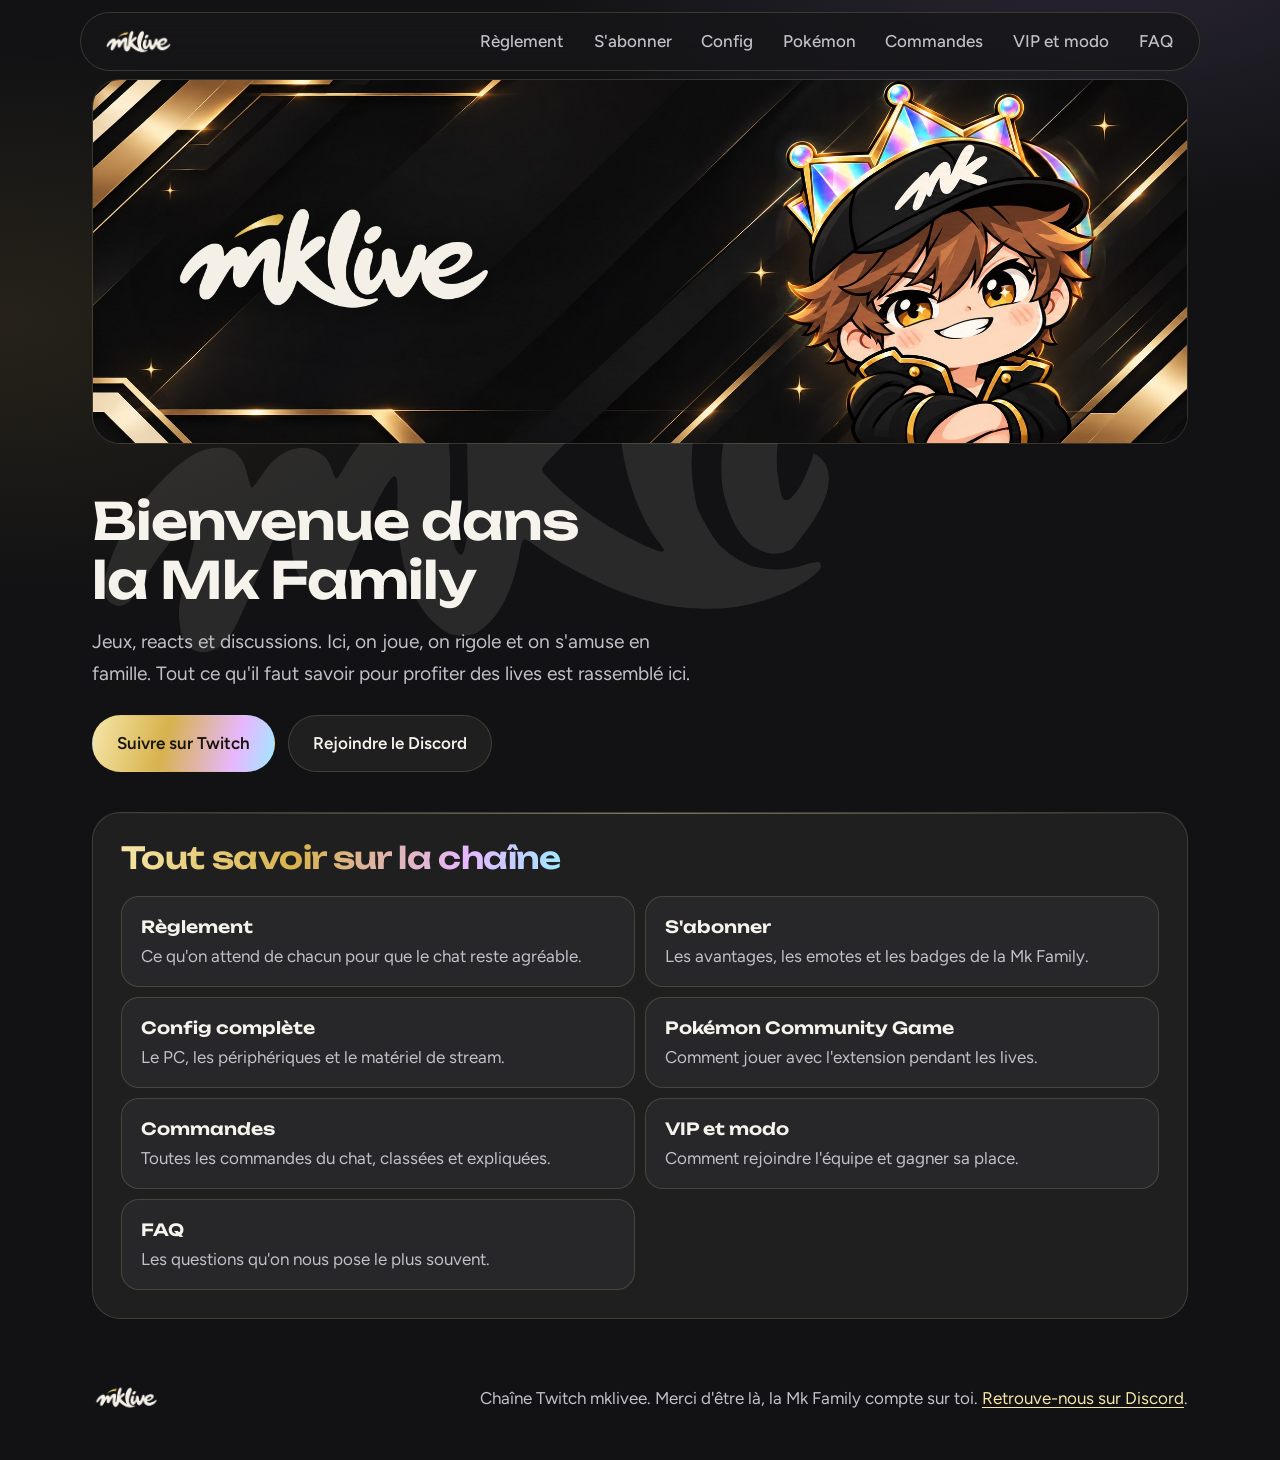
==== index.html @ 894f1cfd "Site MkLive : accueil, règlement, abonnement, config, Pokémon, commandes, VIP et modo, FAQ Style Hol" ====
<!doctype html>
<html lang="fr">
<head>
  <meta charset="utf-8">
  <meta name="viewport" content="width=device-width, initial-scale=1">
  <title>MkLive — Jeux, reacts et discussions</title>
  <meta name="description" content="Tout savoir sur la chaîne Twitch MkLive : règlement, abonnement, config, commandes et FAQ de la Mk Family.">
  <meta name="theme-color" content="#121214">
  <link rel="preload" href="assets/fonts/unbounded-latin-wght.woff2" as="font" type="font/woff2" crossorigin>
  <link rel="preload" href="assets/fonts/figtree-latin-wght.woff2" as="font" type="font/woff2" crossorigin>
  <link rel="stylesheet" href="assets/css/style.css">
  <script src="assets/js/site.js" defer></script>
</head>
<body>
  <a class="lien-evitement" href="#contenu">Aller au contenu</a>

  <div class="filigrane" aria-hidden="true">
    <object id="filigrane-svg" data="assets/img/logo/logo-anime.svg" type="image/svg+xml"><img src="assets/img/logo/logo-mklive-transparent.png" alt=""></object>
  </div>

  <header class="entete">
    <div class="entete__contenu">
      <a class="marque" href="./" aria-label="MkLive, accueil"><img src="assets/img/logo/logo-mklive-transparent.png" alt="MkLive"></a>
      <nav aria-label="Pages du site">
        <ul class="menu">
          <li><a href="regles/">Règlement</a></li>
          <li><a href="abonner/">S'abonner</a></li>
          <li><a href="setup/">Config</a></li>
          <li><a href="pokemon/">Pokémon</a></li>
          <li><a href="commandes/">Commandes</a></li>
          <li><a href="vip-modo/">VIP et modo</a></li>
          <li><a href="faq/">FAQ</a></li>
        </ul>
      </nav>
    </div>
  </header>

  <div class="banniere">
    <img class="banniere__fond" src="assets/img/logo/banniere-v2.jpg" alt="" width="2172" height="724">
    <img class="banniere__logo" src="assets/img/logo/logo-mklive-transparent.png" alt="MkLive, jeux, reacts et discussions" width="2400" height="1000">
  </div>

  <main id="contenu" class="page">
    <section class="tete-page">
      <div>
        <h1>Bienvenue dans la Mk Family</h1>
        <p class="chapeau">Jeux, reacts et discussions. Ici, on joue, on rigole et on s'amuse en famille. Tout ce qu'il faut savoir pour profiter des lives est rassemblé ici.</p>
        <div class="actions">
          <a class="bouton bouton--plein" href="https://twitch.tv/mklivee">Suivre sur Twitch</a>
          <a class="bouton" href="https://discord.gg/mRp8CDYbB3">Rejoindre le Discord</a>
        </div>
      </div>
    </section>

    <div class="grille">
      <section class="bloc bloc--large" aria-labelledby="t-pages">
        <h2 id="t-pages">Tout savoir sur la chaîne</h2>
        <ul class="sommaire">
          <li><a href="regles/"><strong>Règlement</strong><span>Ce qu'on attend de chacun pour que le chat reste agréable.</span></a></li>
          <li><a href="abonner/"><strong>S'abonner</strong><span>Les avantages, les emotes et les badges de la Mk Family.</span></a></li>
          <li><a href="setup/"><strong>Config complète</strong><span>Le PC, les périphériques et le matériel de stream.</span></a></li>
          <li><a href="pokemon/"><strong>Pokémon Community Game</strong><span>Comment jouer avec l'extension pendant les lives.</span></a></li>
          <li><a href="commandes/"><strong>Commandes</strong><span>Toutes les commandes du chat, classées et expliquées.</span></a></li>
          <li><a href="vip-modo/"><strong>VIP et modo</strong><span>Comment rejoindre l'équipe et gagner sa place.</span></a></li>
          <li><a href="faq/"><strong>FAQ</strong><span>Les questions qu'on nous pose le plus souvent.</span></a></li>
        </ul>
      </section>
    </div>
  </main>

  <footer class="pied">
    <div class="pied__contenu">
      <img src="assets/img/logo/logo-mklive-transparent.png" alt="MkLive">
      <p>Chaîne Twitch mklivee. Merci d'être là, la Mk Family compte sur toi. <a href="https://discord.gg/mRp8CDYbB3">Retrouve-nous sur Discord</a>.</p>
    </div>
  </footer>
</body>
</html>
---- assets/css/style.css ----
/* MkLive — feuille de style du site (style « Holo doré »)
   Sombre, verre, reflets holographiques et l'or du logo. Polices hébergées dans le dépôt (licence SIL OFL). */

@font-face {
  font-family: "Unbounded";
  src: url("../fonts/unbounded-latin-wght.woff2") format("woff2");
  font-weight: 500 700; font-style: normal; font-display: swap;
}
@font-face {
  font-family: "Figtree";
  src: url("../fonts/figtree-latin-wght.woff2") format("woff2");
  font-weight: 400 700; font-style: normal; font-display: swap;
}

:root {
  --fond: #121214;
  --verre: rgba(255, 255, 255, 0.055);
  --verre-fort: rgba(255, 255, 255, 0.09);
  --bord: rgba(246, 230, 168, 0.16);
  --texte-fort: #f6f3ec;
  --texte-doux: #c3c0c9;
  --or: #d7b24c;
  --or-clair: #f6e6a8;
  --or-sombre: #8a6d22;
  --or-irise: linear-gradient(105deg, #f6e6a8 0%, #d7b24c 40%, #e7b7ff 78%, #9fe9ff 100%);
  --titre: "Unbounded", "Segoe UI", system-ui, sans-serif;
  --texte: "Figtree", system-ui, "Segoe UI", sans-serif;
}

*, *::before, *::after { box-sizing: border-box; }
html { scroll-behavior: smooth; }

body {
  margin: 0; color: var(--texte-fort); font-family: var(--texte); font-size: 1.0625rem; line-height: 1.65;
  background:
    radial-gradient(60rem 30rem at 85% -5%, rgba(196, 166, 255, 0.14), transparent 60%),
    radial-gradient(50rem 28rem at 0% 22%, rgba(215, 178, 76, 0.10), transparent 60%),
    var(--fond);
  -webkit-font-smoothing: antialiased;
}
img { max-width: 100%; height: auto; display: block; }
a { color: var(--or-clair); text-underline-offset: 0.2em; }
a:hover { color: var(--texte-fort); }
:focus-visible { outline: 3px solid var(--or); outline-offset: 3px; border-radius: 6px; }
.sr-only { position: absolute; width: 1px; height: 1px; margin: -1px; padding: 0; overflow: hidden; clip: rect(0 0 0 0); border: 0; white-space: nowrap; }

.lien-evitement { position: absolute; left: 1rem; top: -4rem; z-index: 30; background: var(--or); color: #17140b; padding: 0.6rem 1rem; font-weight: 700; border-radius: 8px; }
.lien-evitement:focus { top: 1rem; }

/* Filigrane : le logo animé, en boucle, derrière tout le contenu */
.filigrane { position: fixed; inset: 0; z-index: -1; display: grid; place-items: center; pointer-events: none; overflow: hidden; }
.filigrane object, .filigrane img {
  width: min(110vw, 78rem); max-width: none; aspect-ratio: 1148 / 453;
  opacity: 0.10; mix-blend-mode: screen; transform: rotate(-8deg);
}

/* En-tête en capsule */
.entete { position: sticky; top: 0.75rem; z-index: 10; padding: 0 0.75rem; }
.entete__contenu {
  max-width: 70rem; margin: 0 auto; padding: 0.5rem 0.8rem; display: flex; align-items: center; gap: 1rem;
  background: rgba(22, 22, 25, 0.78); backdrop-filter: blur(14px); border: 1px solid var(--bord); border-radius: 999px;
}
.entete nav { flex: 1; min-width: 0; }
.marque img { height: 1.9rem; width: auto; margin-left: 0.5rem; }
.menu { display: flex; gap: 0.15rem; margin: 0; padding: 0; list-style: none; overflow-x: auto; scrollbar-width: none; justify-content: flex-end; }
.menu::-webkit-scrollbar { display: none; }
.menu a { display: block; padding: 0.4rem 0.85rem; color: var(--texte-doux); text-decoration: none; font-weight: 500; white-space: nowrap; border-radius: 999px; }
.menu a:hover { color: var(--texte-fort); }
.menu a[aria-current="page"] { color: #17140b; background: var(--or-irise); font-weight: 700; }

/* Bannière d'accueil */
.banniere { position: relative; max-width: 70rem; margin: 1.25rem auto 0; padding: 0 0.75rem; }
.banniere__fond { width: 100%; aspect-ratio: 3 / 1; object-fit: cover; object-position: 80% center; border-radius: 28px; border: 1px solid var(--bord); }
.banniere__logo {
  position: absolute; left: 7%; top: 50%; width: min(46%, 22rem); transform: translateY(-52%);
  filter: drop-shadow(0 6px 24px rgba(0, 0, 0, 0.6));
}
@media (max-width: 40rem) {
  .banniere__fond { aspect-ratio: 16 / 9; object-position: 85% center; }
  .banniere__logo { left: 4%; width: 44%; }
}

.page { max-width: 70rem; margin: 0 auto; padding: 0 0.75rem; }

/* Titres */
h1, h2, h3 { font-family: var(--titre); font-weight: 600; line-height: 1.15; margin: 0; letter-spacing: -0.02em; text-wrap: balance; }
h1 { font-size: clamp(1.9rem, 5vw, 3.2rem); max-width: 18ch; }
h2 { font-size: clamp(1.35rem, 2.6vw, 1.9rem); margin-bottom: 1.25rem; background: var(--or-irise); -webkit-background-clip: text; background-clip: text; color: transparent; width: fit-content; max-width: 100%; }
h3 { font-size: 1.05rem; margin-bottom: 0.3rem; }
.chapeau { font-size: 1.2rem; color: var(--texte-doux); margin: 1rem 0 0; max-width: 38rem; }
p { margin: 0 0 1rem; }

.tete-page { padding: 3rem 0 1rem; display: grid; gap: 1.5rem; align-items: center; }
.tete-page--emote { grid-template-columns: 1fr; }
.tete-page__emote { width: 8rem; height: 8rem; object-fit: contain; filter: drop-shadow(0 10px 28px rgba(215, 178, 76, 0.3)); }
@media (min-width: 48rem) {
  .tete-page--emote { grid-template-columns: 1fr 11rem; }
  .tete-page__emote { width: 11rem; height: 11rem; justify-self: end; }
}

/* Boutons */
.actions { display: flex; gap: 0.8rem; flex-wrap: wrap; margin-top: 1.6rem; }
.bouton {
  display: inline-block; padding: 0.85rem 1.5rem; border-radius: 999px; border: 1px solid var(--bord);
  background: var(--verre); color: var(--texte-fort); text-decoration: none; font-weight: 600; font-family: var(--texte);
  cursor: pointer; transition: filter 0.2s, background-color 0.2s;
}
.bouton--plein { background: var(--or-irise); color: #17140b; border-color: transparent; }
.bouton:hover { filter: brightness(1.12); color: inherit; }
.bouton--plein:hover { color: #17140b; }

/* Grille de blocs de largeurs variées */
.grille { display: grid; grid-template-columns: 1fr; gap: 1.25rem; margin: 1.5rem 0; }
.bloc { position: relative; padding: 1.75rem; background: var(--verre); border: 1px solid var(--bord); border-radius: 28px; overflow: hidden; min-width: 0; }
.bloc::before { content: ""; position: absolute; inset: 0 0 auto 0; height: 1px; background: linear-gradient(90deg, transparent, var(--or-clair), transparent); opacity: 0.45; }
.bloc > h2 + .groupe { margin-top: -0.5rem; }
.groupe { color: var(--texte-doux); max-width: 40rem; }
@media (min-width: 60rem) {
  .grille { grid-template-columns: repeat(12, 1fr); }
  .bloc--large { grid-column: span 12; }
  .bloc--gauche { grid-column: span 5; }
  .bloc--droite { grid-column: span 7; }
  .bloc--moitie { grid-column: span 6; }
  .duo { display: grid; grid-template-columns: 1fr 1fr; gap: 2rem; align-items: center; }
}

/* Sommaire de l'accueil */
.sommaire { list-style: none; margin: 0; padding: 0; display: grid; gap: 0.6rem; }
.sommaire a {
  display: grid; gap: 0.1rem; padding: 1rem 1.2rem; text-decoration: none; color: var(--texte-fort);
  background: rgba(255, 255, 255, 0.04); border: 1px solid var(--bord); border-radius: 18px;
  transition: border-color 0.2s, background-color 0.2s, transform 0.2s;
}
.sommaire a:hover, .sommaire a:focus-visible { border-color: var(--or); background: var(--verre-fort); transform: translateX(4px); }
.sommaire strong { font-family: var(--titre); font-weight: 600; font-size: 1.05rem; }
.sommaire span { color: var(--texte-doux); }
@media (min-width: 48rem) { .sommaire { grid-template-columns: 1fr 1fr; } }

/* Avantages */
.avantages { list-style: none; padding: 0; margin: 0; display: grid; gap: 0.7rem; }
.avantages li { padding-left: 1.7rem; position: relative; color: var(--texte-doux); }
.avantages li::before { content: ""; position: absolute; left: 0; top: 0.5em; width: 0.75rem; height: 0.75rem; border-radius: 50%; background: var(--or-irise); }
.avantages strong { color: var(--texte-fort); }

/* Emotes : reflet holographique au survol */
.emotes, .badges { list-style: none; padding: 0; margin: 0; display: flex; flex-wrap: wrap; gap: 1rem; }
.emotes li {
  position: relative; overflow: hidden; display: grid; justify-items: center; gap: 0.3rem; text-align: center; width: 8.6rem;
  padding: 0.8rem 0.6rem 0.9rem; background: var(--verre); border: 1px solid var(--bord); border-radius: 22px;
  font-size: 0.9rem; color: var(--texte-doux); transition: border-color 0.25s, transform 0.25s;
}
.emotes li::after {
  content: ""; position: absolute; inset: -30% auto -30% -60%; width: 45%;
  background: linear-gradient(100deg, transparent, rgba(255, 255, 255, 0.28), rgba(196, 166, 255, 0.25), transparent);
  transform: skewX(-18deg); transition: left 0.7s ease; pointer-events: none;
}
.emotes li:hover, .emotes li:focus-within { border-color: var(--or); transform: translateY(-3px); }
.emotes li:hover::after, .emotes li:focus-within::after { left: 130%; }
.emotes img { width: 6.4rem; height: 6.4rem; object-fit: contain; filter: drop-shadow(0 6px 14px rgba(215, 178, 76, 0.3)); }
.emotes b { display: block; color: var(--texte-fort); }

/* Badges en parcours */
.parcours { position: relative; list-style: none; margin: 0; padding: 0.5rem 0; display: flex; gap: 1.1rem; overflow-x: auto; scroll-snap-type: x proximity; scrollbar-color: var(--or-sombre) transparent; }
.parcours::before { content: ""; position: absolute; left: 1.5rem; right: 1.5rem; top: 2.55rem; height: 2px; background: var(--or-irise); opacity: 0.55; }
.parcours li { position: relative; flex: none; display: grid; justify-items: center; gap: 0.5rem; width: 5rem; scroll-snap-align: start; font-size: 0.9rem; color: var(--texte-doux); text-align: center; }
.parcours .pastille {
  position: relative; width: 4rem; height: 4rem; display: grid; place-items: center; border-radius: 50%;
  background: #1a1a1f; border: 1px solid var(--bord); overflow: hidden; transition: border-color 0.25s, transform 0.25s;
}
.parcours .pastille::after {
  content: ""; position: absolute; inset: -30% auto -30% -70%; width: 50%;
  background: linear-gradient(100deg, transparent, rgba(255, 255, 255, 0.35), transparent); transform: skewX(-18deg); transition: left 0.6s ease;
}
.parcours li:hover .pastille { border-color: var(--or); transform: scale(1.08); }
.parcours li:hover .pastille::after { left: 140%; }
.parcours img { width: 2.9rem; height: 2.9rem; }

/* Règlement */
.regles { list-style: none; padding: 0; margin: 0; counter-reset: r; display: grid; gap: 0.8rem; }
.regle { display: grid; grid-template-columns: 2.8rem 1fr; gap: 1rem; align-items: center; padding: 0.9rem 1.1rem; background: rgba(255, 255, 255, 0.04); border: 1px solid var(--bord); border-radius: 20px; }
.regle::before { counter-increment: r; content: counter(r); display: grid; place-items: center; width: 2.5rem; height: 2.5rem; border-radius: 50%; background: var(--or-irise); color: #17140b; font-family: var(--titre); font-weight: 700; }
.regle p { margin: 0; color: var(--texte-doux); }
@media (min-width: 60rem) { .regles--deux { grid-template-columns: 1fr 1fr; } }

.paliers { list-style: none; margin: 1rem 0 0; padding: 0; display: grid; gap: 0.7rem; }
.paliers li { display: grid; grid-template-columns: 2.2rem 1fr; gap: 0.9rem; align-items: start; padding: 0.9rem 1rem; background: rgba(255, 255, 255, 0.04); border: 1px solid var(--bord); border-radius: 18px; }
.paliers b { font-family: var(--titre); color: var(--or-clair); font-size: 1.2rem; line-height: 1.2; }
.paliers code { font-family: var(--titre); font-weight: 600; font-size: 0.9rem; color: var(--or-clair); background: rgba(215, 178, 76, 0.12); padding: 0.1rem 0.5rem; border-radius: 8px; }

.note { margin-top: 1rem; padding: 0.9rem 1.1rem; border-radius: 16px; background: rgba(215, 178, 76, 0.09); border: 1px solid rgba(215, 178, 76, 0.3); color: var(--texte-doux); }
.note strong { color: var(--texte-fort); }
.note p:last-child { margin-bottom: 0; }

/* Fiches techniques (config) */
.fiche { margin: 0; display: grid; }
.fiche div { display: grid; gap: 0.1rem; padding: 0.8rem 0; border-top: 1px solid var(--bord); }
.fiche div:first-child { border-top: 0; padding-top: 0; }
.fiche dt { color: var(--texte-doux); font-size: 0.95rem; }
.fiche dd { margin: 0; font-weight: 600; }

/* Commandes : recherche et copie */
.recherche { display: block; width: 100%; margin: 0 0 1rem; padding: 0.8rem 1.1rem; border-radius: 999px; border: 1px solid var(--bord); background: var(--verre); color: var(--texte-fort); font: inherit; }
.recherche::placeholder { color: #9a97a3; }
.commandes { list-style: none; padding: 0; margin: 0; display: grid; gap: 0.6rem; }
@media (min-width: 60rem) { .commandes--deux { grid-template-columns: 1fr 1fr; } }
.commande { display: grid; grid-template-columns: 1fr auto; gap: 0.2rem 0.8rem; align-items: center; padding: 0.85rem 1.1rem; background: rgba(255, 255, 255, 0.04); border: 1px solid var(--bord); border-radius: 18px; }
.commande[hidden] { display: none; }
.commande code { font-family: var(--titre); font-size: 0.95rem; font-weight: 600; background: var(--or-irise); -webkit-background-clip: text; background-clip: text; color: transparent; width: fit-content; max-width: 100%; overflow-wrap: anywhere; }
.commande p { margin: 0; color: var(--texte-doux); grid-column: 1; }
.copier { grid-column: 2; grid-row: 1 / span 2; padding: 0.4rem 0.95rem; border-radius: 999px; border: 1px solid var(--bord); background: var(--verre-fort); color: var(--texte-fort); font: inherit; font-size: 0.9rem; cursor: pointer; }
.copier:hover { border-color: var(--or); }
.copier.copie { background: var(--or-irise); color: #17140b; border-color: transparent; font-weight: 700; }
.aucun { color: var(--texte-doux); margin: 0.5rem 0 0; }

/* FAQ */
.faq details { border-top: 1px solid var(--bord); padding: 1rem 0; }
.faq details:last-child { border-bottom: 1px solid var(--bord); }
.faq summary { cursor: pointer; list-style: none; display: flex; gap: 0.8rem; align-items: center; font-family: var(--titre); font-weight: 500; font-size: 1.05rem; }
.faq summary::-webkit-details-marker { display: none; }
.faq summary::before { content: "+"; flex: none; display: grid; place-items: center; width: 1.7rem; height: 1.7rem; border-radius: 50%; background: var(--or-irise); color: #17140b; font-weight: 700; transition: transform 0.25s; }
.faq details[open] summary::before { transform: rotate(45deg); }
.faq details p { margin: 0.8rem 0 0 2.5rem; color: var(--texte-doux); }

/* Pied de page */
.pied { margin-top: 2rem; padding: 2rem 0 3rem; }
.pied__contenu { max-width: 70rem; margin: 0 auto; padding: 0 0.75rem; display: flex; flex-wrap: wrap; gap: 1rem 2rem; align-items: center; justify-content: space-between; color: var(--texte-doux); }
.pied img { height: 1.8rem; width: auto; }
.pied p { margin: 0; }

@media (prefers-reduced-motion: reduce) {
  html { scroll-behavior: auto; }
  .emotes li, .emotes li::after, .parcours .pastille, .parcours .pastille::after, .faq summary::before, .sommaire a { transition: none; }
}
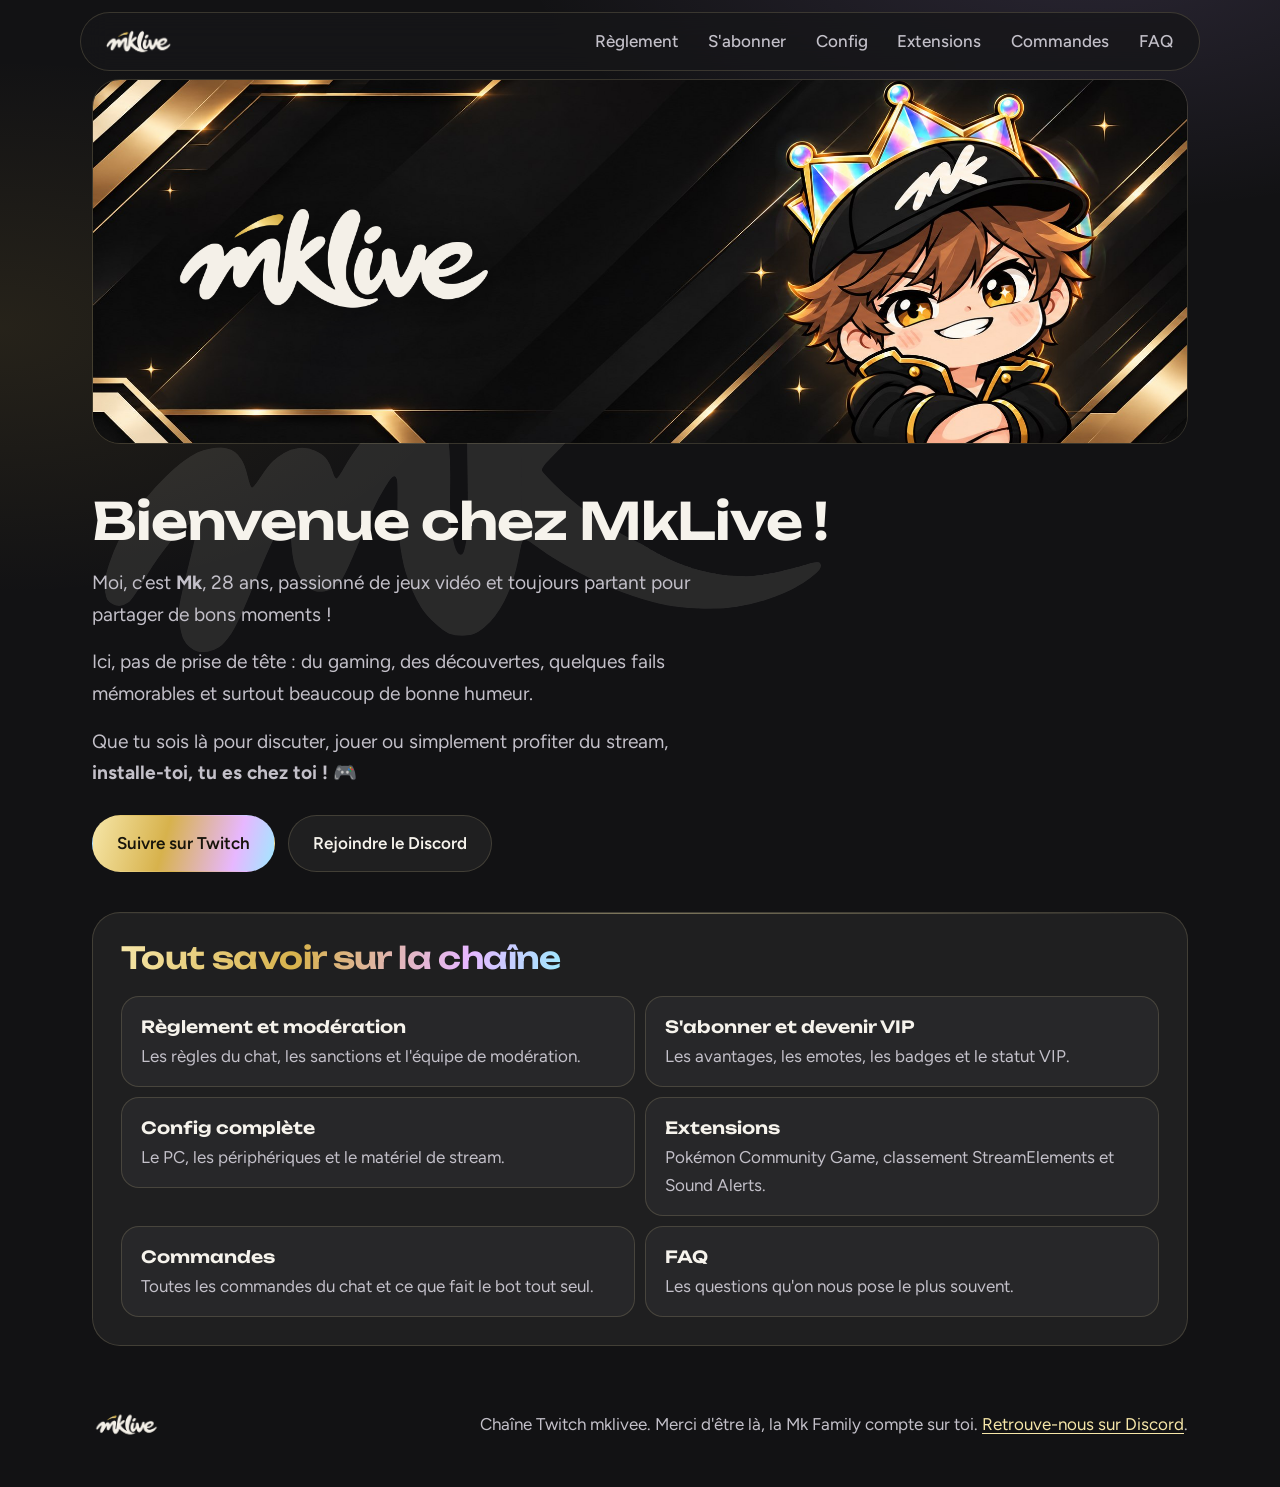
==== commit 830186ef: "Refonte du site : présentation en accueil, règlement détaillé avec modération, VIP sous l'abonnement" ====
--- a/index.html
+++ b/index.html
@@ -4,7 +4,7 @@
   <meta charset="utf-8">
   <meta name="viewport" content="width=device-width, initial-scale=1">
   <title>MkLive — Jeux, reacts et discussions</title>
-  <meta name="description" content="Tout savoir sur la chaîne Twitch MkLive : règlement, abonnement, config, commandes et FAQ de la Mk Family.">
+  <meta name="description" content="Bienvenue chez MkLive : jeux, reacts et discussions. Règlement, abonnement, config, extensions, commandes et FAQ de la Mk Family.">
   <meta name="theme-color" content="#121214">
   <link rel="preload" href="assets/fonts/unbounded-latin-wght.woff2" as="font" type="font/woff2" crossorigin>
   <link rel="preload" href="assets/fonts/figtree-latin-wght.woff2" as="font" type="font/woff2" crossorigin>
@@ -26,9 +26,8 @@
           <li><a href="regles/">Règlement</a></li>
           <li><a href="abonner/">S'abonner</a></li>
           <li><a href="setup/">Config</a></li>
-          <li><a href="pokemon/">Pokémon</a></li>
+          <li><a href="extensions/">Extensions</a></li>
           <li><a href="commandes/">Commandes</a></li>
-          <li><a href="vip-modo/">VIP et modo</a></li>
           <li><a href="faq/">FAQ</a></li>
         </ul>
       </nav>
@@ -43,8 +42,10 @@
   <main id="contenu" class="page">
     <section class="tete-page">
       <div>
-        <h1>Bienvenue dans la Mk Family</h1>
-        <p class="chapeau">Jeux, reacts et discussions. Ici, on joue, on rigole et on s'amuse en famille. Tout ce qu'il faut savoir pour profiter des lives est rassemblé ici.</p>
+        <h1>Bienvenue chez MkLive !</h1>
+        <p class="chapeau">Moi, c’est <strong>Mk</strong>, 28 ans, passionné de jeux vidéo et toujours partant pour partager de bons moments !</p>
+        <p class="chapeau">Ici, pas de prise de tête : du gaming, des découvertes, quelques fails mémorables et surtout beaucoup de bonne humeur.</p>
+        <p class="chapeau">Que tu sois là pour discuter, jouer ou simplement profiter du stream, <strong>installe-toi, tu es chez toi !</strong> 🎮</p>
         <div class="actions">
           <a class="bouton bouton--plein" href="https://twitch.tv/mklivee">Suivre sur Twitch</a>
           <a class="bouton" href="https://discord.gg/mRp8CDYbB3">Rejoindre le Discord</a>
@@ -56,12 +57,11 @@
       <section class="bloc bloc--large" aria-labelledby="t-pages">
         <h2 id="t-pages">Tout savoir sur la chaîne</h2>
         <ul class="sommaire">
-          <li><a href="regles/"><strong>Règlement</strong><span>Ce qu'on attend de chacun pour que le chat reste agréable.</span></a></li>
-          <li><a href="abonner/"><strong>S'abonner</strong><span>Les avantages, les emotes et les badges de la Mk Family.</span></a></li>
+          <li><a href="regles/"><strong>Règlement et modération</strong><span>Les règles du chat, les sanctions et l'équipe de modération.</span></a></li>
+          <li><a href="abonner/"><strong>S'abonner et devenir VIP</strong><span>Les avantages, les emotes, les badges et le statut VIP.</span></a></li>
           <li><a href="setup/"><strong>Config complète</strong><span>Le PC, les périphériques et le matériel de stream.</span></a></li>
-          <li><a href="pokemon/"><strong>Pokémon Community Game</strong><span>Comment jouer avec l'extension pendant les lives.</span></a></li>
-          <li><a href="commandes/"><strong>Commandes</strong><span>Toutes les commandes du chat, classées et expliquées.</span></a></li>
-          <li><a href="vip-modo/"><strong>VIP et modo</strong><span>Comment rejoindre l'équipe et gagner sa place.</span></a></li>
+          <li><a href="extensions/"><strong>Extensions</strong><span>Pokémon Community Game, classement StreamElements et Sound Alerts.</span></a></li>
+          <li><a href="commandes/"><strong>Commandes</strong><span>Toutes les commandes du chat et ce que fait le bot tout seul.</span></a></li>
           <li><a href="faq/"><strong>FAQ</strong><span>Les questions qu'on nous pose le plus souvent.</span></a></li>
         </ul>
       </section>
--- a/assets/css/style.css
+++ b/assets/css/style.css
@@ -177,9 +177,13 @@
 
 /* Règlement */
 .regles { list-style: none; padding: 0; margin: 0; counter-reset: r; display: grid; gap: 0.8rem; }
-.regle { display: grid; grid-template-columns: 2.8rem 1fr; gap: 1rem; align-items: center; padding: 0.9rem 1.1rem; background: rgba(255, 255, 255, 0.04); border: 1px solid var(--bord); border-radius: 20px; }
+.regle { display: grid; grid-template-columns: 2.8rem 1fr; gap: 1rem; align-items: start; padding: 1rem 1.1rem; background: rgba(255, 255, 255, 0.04); border: 1px solid var(--bord); border-radius: 20px; }
 .regle::before { counter-increment: r; content: counter(r); display: grid; place-items: center; width: 2.5rem; height: 2.5rem; border-radius: 50%; background: var(--or-irise); color: #17140b; font-family: var(--titre); font-weight: 700; }
 .regle p { margin: 0; color: var(--texte-doux); }
+.regle .intro { color: var(--texte-fort); margin-bottom: 0.5rem; }
+.regle ul { margin: 0; padding-left: 1.1rem; color: var(--texte-doux); }
+.regle ul li + li { margin-top: 0.3rem; }
+.bloc h3 { color: var(--texte-fort); margin: 0 0 0.6rem; }
 @media (min-width: 60rem) { .regles--deux { grid-template-columns: 1fr 1fr; } }
 
 .paliers { list-style: none; margin: 1rem 0 0; padding: 0; display: grid; gap: 0.7rem; }
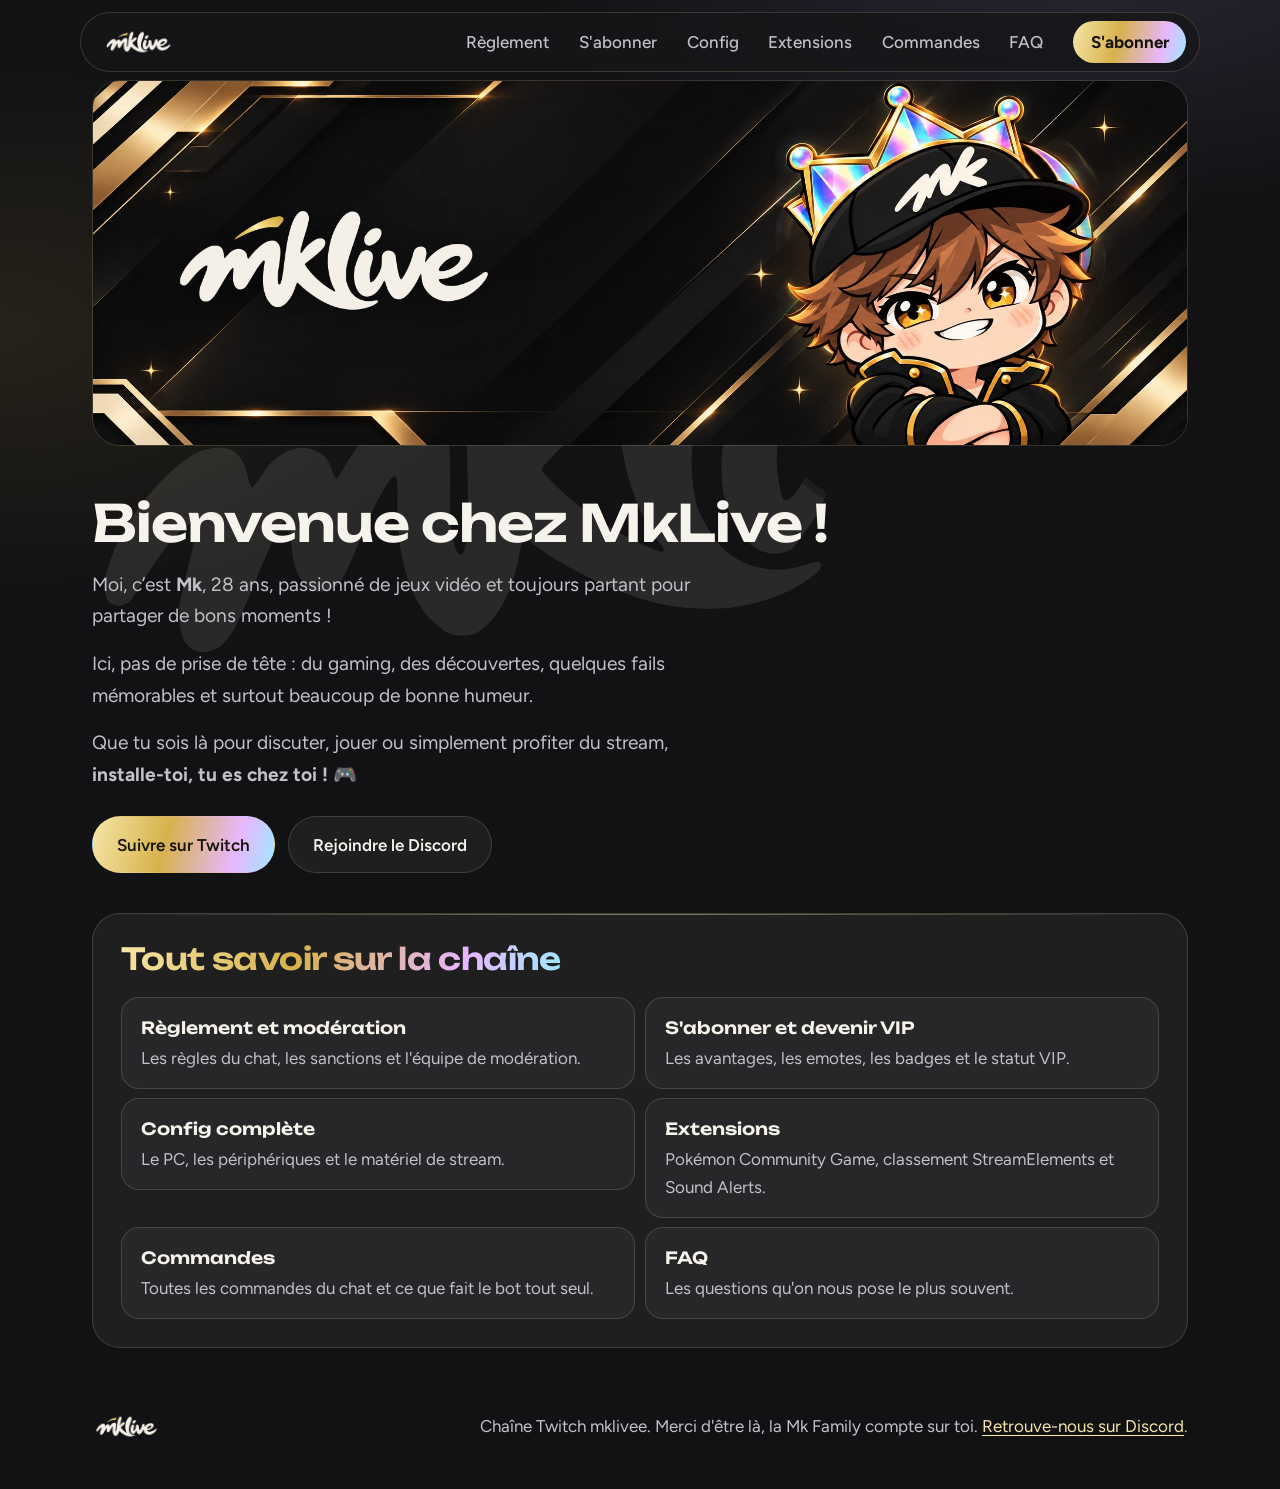
==== commit 54045fae: "Bouton S'abonner : dans l'en-tête de toutes les pages, sous les avantages et dans un bloc dédié sur " ====
--- a/index.html
+++ b/index.html
@@ -31,6 +31,7 @@
           <li><a href="faq/">FAQ</a></li>
         </ul>
       </nav>
+      <a class="entete__cta" href="https://www.twitch.tv/subs/mklivee">S'abonner</a>
     </div>
   </header>
 
--- a/assets/css/style.css
+++ b/assets/css/style.css
@@ -108,6 +108,14 @@
 .bouton--plein { background: var(--or-irise); color: #17140b; border-color: transparent; }
 .bouton:hover { filter: brightness(1.12); color: inherit; }
 .bouton--plein:hover { color: #17140b; }
+.bouton--grand { padding: 1rem 2.1rem; font-size: 1.15rem; }
+
+/* Bouton « S'abonner » toujours visible dans l'en-tête */
+.entete__cta {
+  flex: none; padding: 0.45rem 1.1rem; border-radius: 999px; background: var(--or-irise); color: #17140b;
+  font-weight: 700; text-decoration: none; white-space: nowrap; transition: filter 0.2s;
+}
+.entete__cta:hover { filter: brightness(1.12); color: #17140b; }
 
 /* Grille de blocs de largeurs variées */
 .grille { display: grid; grid-template-columns: 1fr; gap: 1.25rem; margin: 1.5rem 0; }
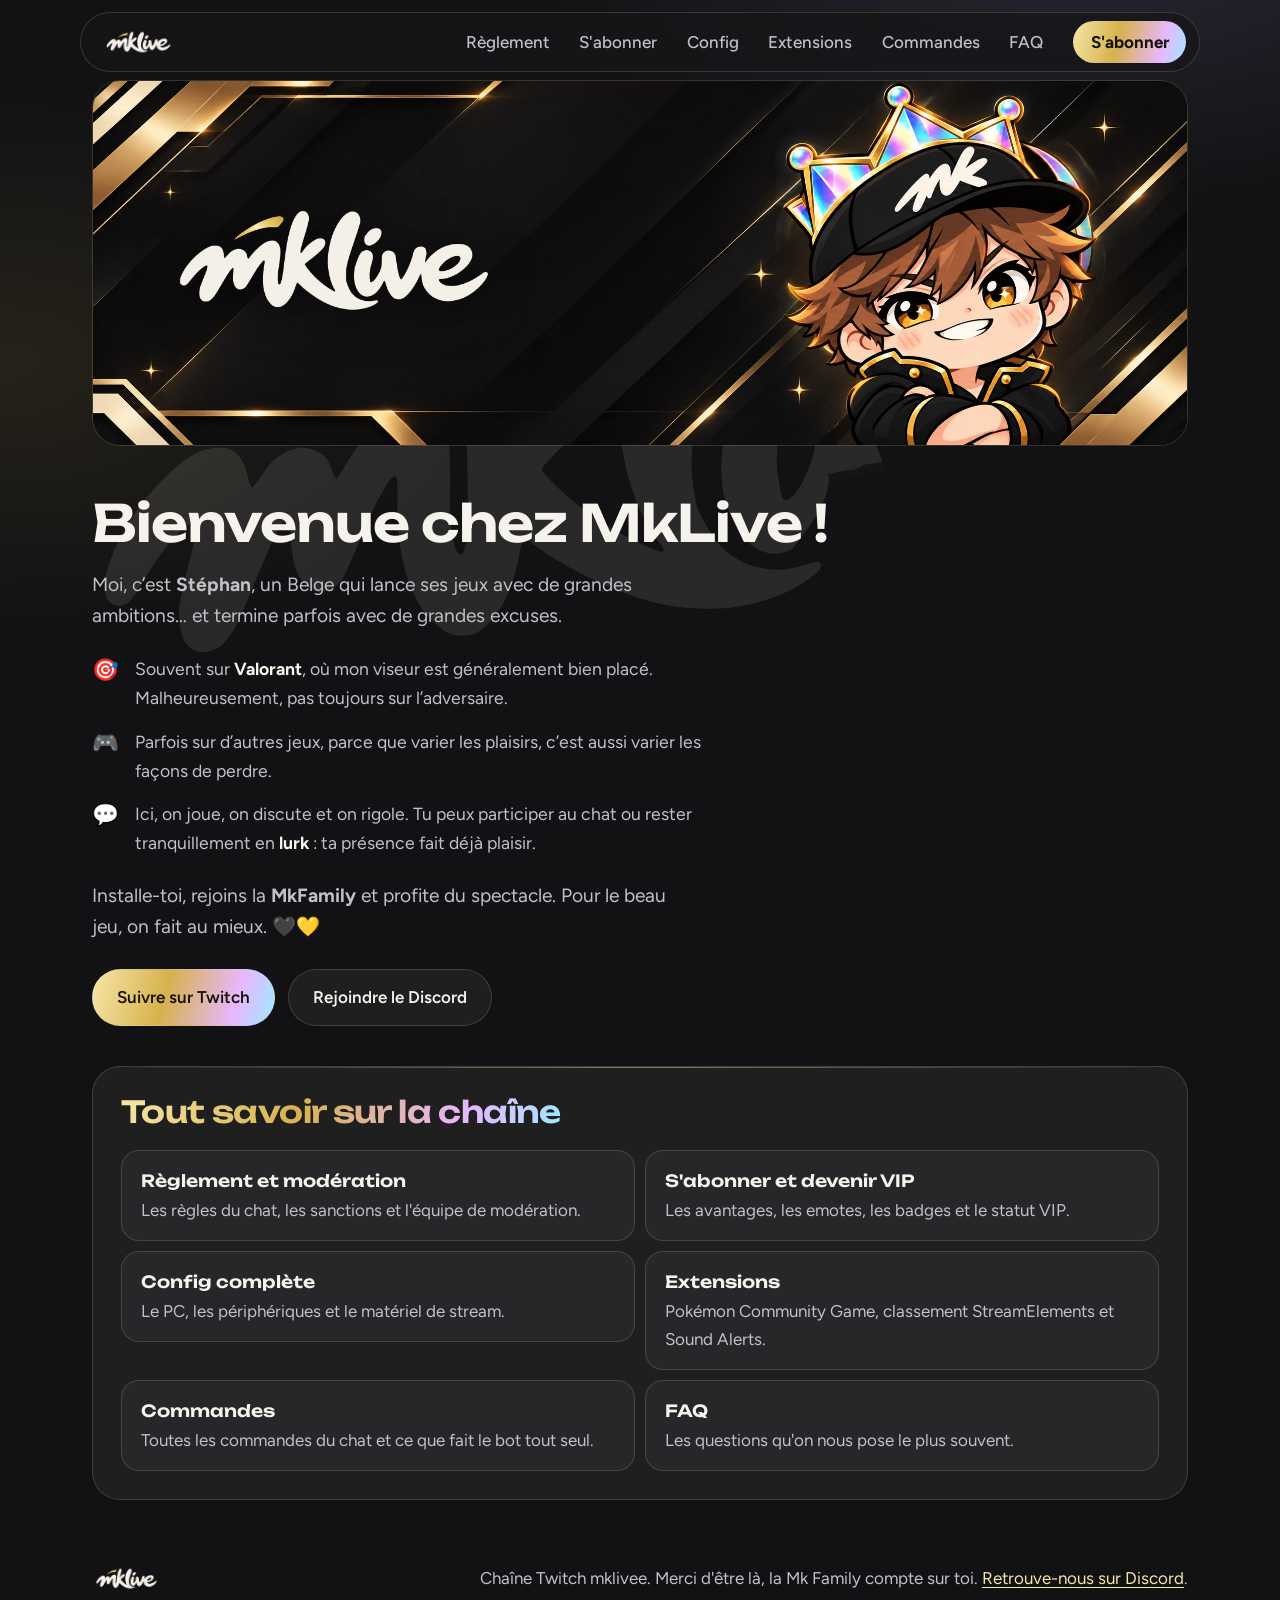
==== commit 5690c1d7: "Accueil : nouvelle présentation de Stéphan" ====
--- a/index.html
+++ b/index.html
@@ -44,9 +44,13 @@
     <section class="tete-page">
       <div>
         <h1>Bienvenue chez MkLive !</h1>
-        <p class="chapeau">Moi, c’est <strong>Mk</strong>, 28 ans, passionné de jeux vidéo et toujours partant pour partager de bons moments !</p>
-        <p class="chapeau">Ici, pas de prise de tête : du gaming, des découvertes, quelques fails mémorables et surtout beaucoup de bonne humeur.</p>
-        <p class="chapeau">Que tu sois là pour discuter, jouer ou simplement profiter du stream, <strong>installe-toi, tu es chez toi !</strong> 🎮</p>
+        <p class="chapeau">Moi, c’est <strong>Stéphan</strong>, un Belge qui lance ses jeux avec de grandes ambitions… et termine parfois avec de grandes excuses.</p>
+        <ul class="presentation">
+          <li><span aria-hidden="true">🎯</span><p>Souvent sur <strong>Valorant</strong>, où mon viseur est généralement bien placé. Malheureusement, pas toujours sur l’adversaire.</p></li>
+          <li><span aria-hidden="true">🎮</span><p>Parfois sur d’autres jeux, parce que varier les plaisirs, c’est aussi varier les façons de perdre.</p></li>
+          <li><span aria-hidden="true">💬</span><p>Ici, on joue, on discute et on rigole. Tu peux participer au chat ou rester tranquillement en <strong>lurk</strong> : ta présence fait déjà plaisir.</p></li>
+        </ul>
+        <p class="chapeau">Installe-toi, rejoins la <strong>MkFamily</strong> et profite du spectacle. Pour le beau jeu, on fait au mieux. 🖤💛</p>
         <div class="actions">
           <a class="bouton bouton--plein" href="https://twitch.tv/mklivee">Suivre sur Twitch</a>
           <a class="bouton" href="https://discord.gg/mRp8CDYbB3">Rejoindre le Discord</a>
--- a/assets/css/style.css
+++ b/assets/css/style.css
@@ -90,6 +90,14 @@
 .chapeau { font-size: 1.2rem; color: var(--texte-doux); margin: 1rem 0 0; max-width: 38rem; }
 p { margin: 0 0 1rem; }
 
+/* Présentation de l'accueil : un emoji devant chaque bloc */
+.presentation { list-style: none; margin: 1.4rem 0 0; padding: 0; display: grid; gap: 0.9rem; max-width: 40rem; }
+.presentation li { display: grid; grid-template-columns: 2rem 1fr; gap: 0.7rem; align-items: start; color: var(--texte-doux); font-size: 1.1rem; }
+.presentation span { font-size: 1.35rem; line-height: 1.4; }
+.presentation p { margin: 0; }
+.presentation strong { color: var(--texte-fort); }
+.presentation + .chapeau { margin-top: 1.4rem; }
+
 .tete-page { padding: 3rem 0 1rem; display: grid; gap: 1.5rem; align-items: center; }
 .tete-page--emote { grid-template-columns: 1fr; }
 .tete-page__emote { width: 8rem; height: 8rem; object-fit: contain; filter: drop-shadow(0 10px 28px rgba(215, 178, 76, 0.3)); }
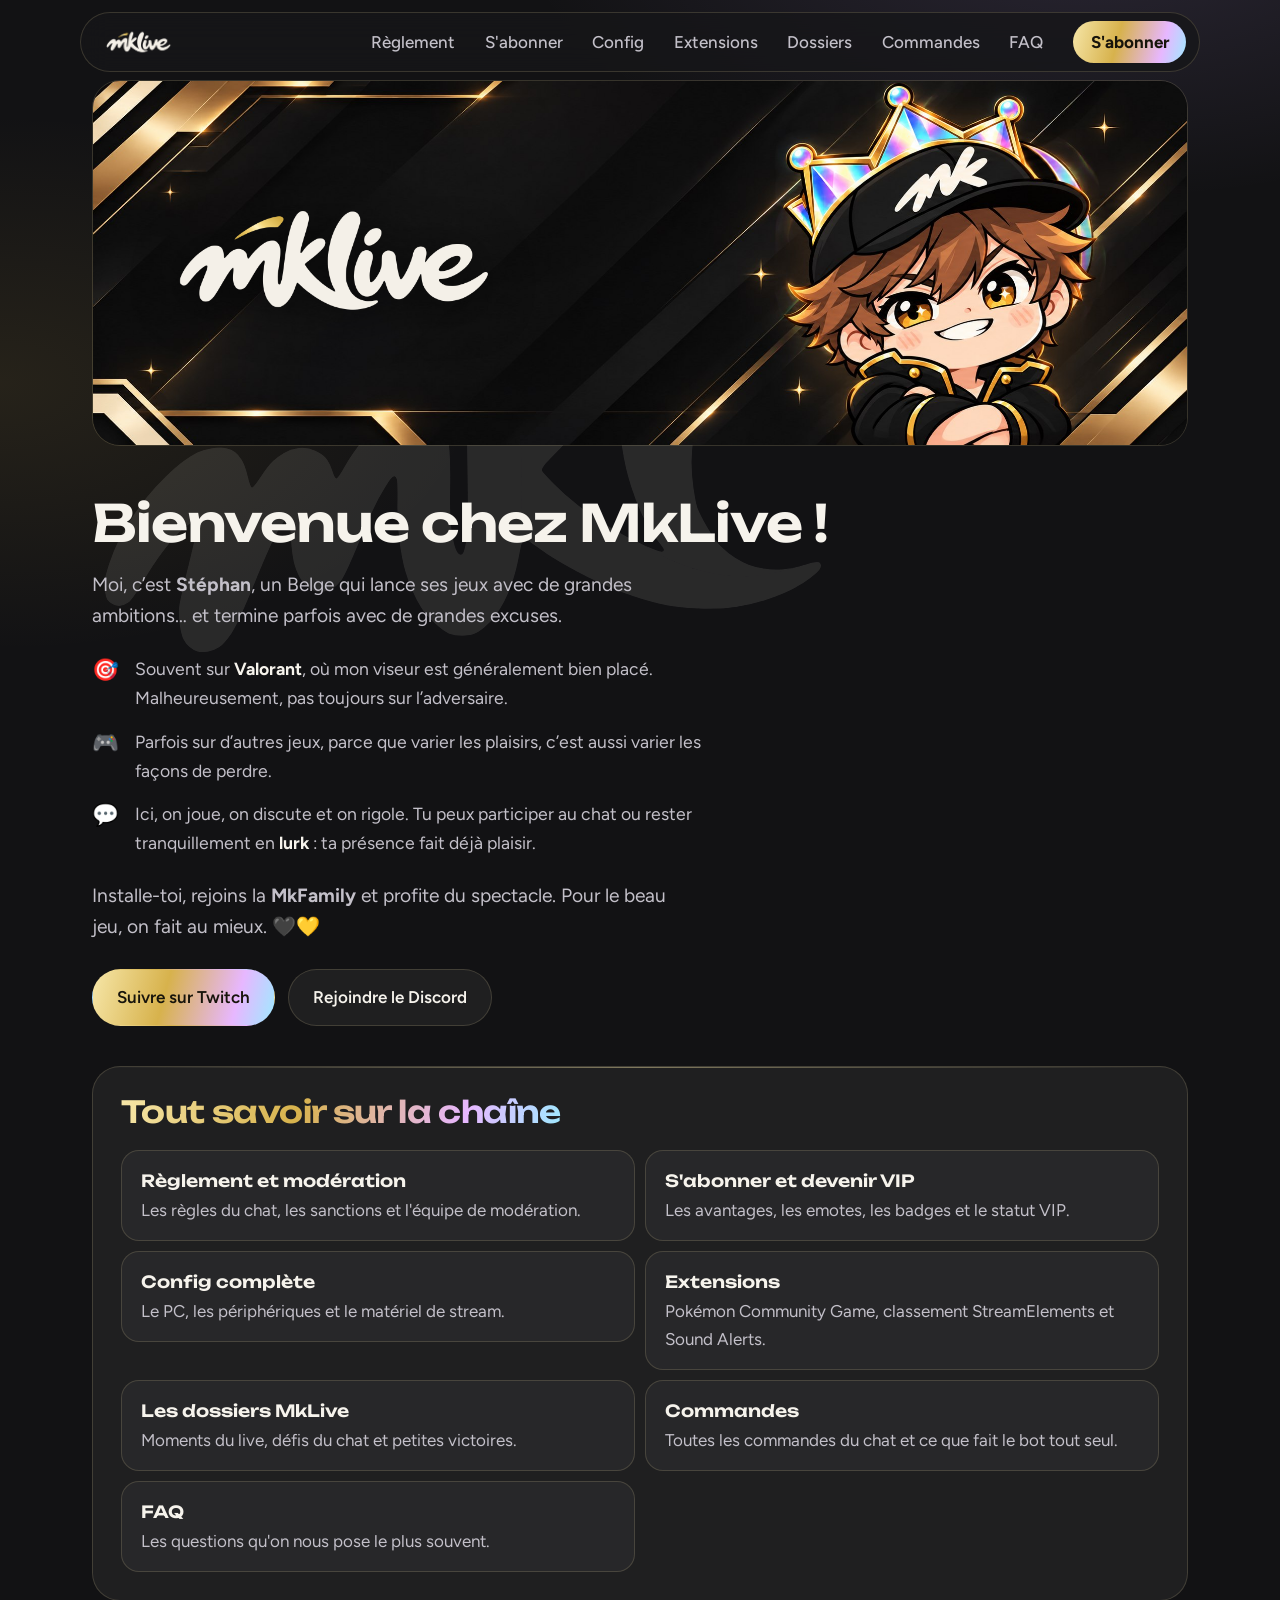
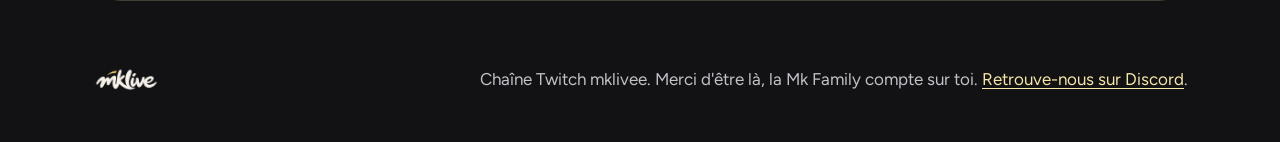
==== commit aa081d85: "Nouvelle page Les dossiers MkLive : moments du live, défis du chat, petites victoires Une seule page" ====
--- a/index.html
+++ b/index.html
@@ -27,6 +27,7 @@
           <li><a href="abonner/">S'abonner</a></li>
           <li><a href="setup/">Config</a></li>
           <li><a href="extensions/">Extensions</a></li>
+          <li><a href="dossiers/">Dossiers</a></li>
           <li><a href="commandes/">Commandes</a></li>
           <li><a href="faq/">FAQ</a></li>
         </ul>
@@ -66,6 +67,7 @@
           <li><a href="abonner/"><strong>S'abonner et devenir VIP</strong><span>Les avantages, les emotes, les badges et le statut VIP.</span></a></li>
           <li><a href="setup/"><strong>Config complète</strong><span>Le PC, les périphériques et le matériel de stream.</span></a></li>
           <li><a href="extensions/"><strong>Extensions</strong><span>Pokémon Community Game, classement StreamElements et Sound Alerts.</span></a></li>
+          <li><a href="dossiers/"><strong>Les dossiers MkLive</strong><span>Moments du live, défis du chat et petites victoires.</span></a></li>
           <li><a href="commandes/"><strong>Commandes</strong><span>Toutes les commandes du chat et ce que fait le bot tout seul.</span></a></li>
           <li><a href="faq/"><strong>FAQ</strong><span>Les questions qu'on nous pose le plus souvent.</span></a></li>
         </ul>
--- a/assets/css/style.css
+++ b/assets/css/style.css
@@ -241,6 +241,95 @@
 .faq details[open] summary::before { transform: rotate(45deg); }
 .faq details p { margin: 0.8rem 0 0 2.5rem; color: var(--texte-doux); }
 
+/* ---------- Défis du chat et Musée des fails ---------- */
+
+.retour { margin: 1.5rem 0 0; }
+.retour a { text-decoration: none; font-weight: 600; }
+.retour a:hover { text-decoration: underline; }
+.accroche { font-family: var(--titre); font-weight: 500; font-size: clamp(1.15rem, 2.6vw, 1.5rem); color: var(--or-clair); line-height: 1.3; margin-top: 1rem; }
+.tete-page--emote .tete-page__emote { width: 8rem; height: 8rem; }
+@media (min-width: 48rem) { .tete-page--emote .tete-page__emote { width: 9rem; height: 9rem; } }
+
+/* Cadre biseauté : bord doré fin, coins coupés, reflet très discret */
+.biseau {
+  --coupe: 14px; position: relative; padding: 1px;
+  background: linear-gradient(135deg, rgba(246, 230, 168, 0.6), rgba(215, 178, 76, 0.22) 45%, rgba(246, 230, 168, 0.4));
+  clip-path: polygon(var(--coupe) 0, 100% 0, 100% calc(100% - var(--coupe)), calc(100% - var(--coupe)) 100%, 0 100%, 0 var(--coupe));
+}
+.biseau__int {
+  position: relative; height: 100%; padding: 1.25rem 1.35rem 1.35rem; background: #18181b;
+  clip-path: polygon(var(--coupe) 0, 100% 0, 100% calc(100% - var(--coupe)), calc(100% - var(--coupe)) 100%, 0 100%, 0 var(--coupe));
+}
+.biseau__int::before {
+  content: ""; position: absolute; inset: 0 0 auto 0; height: 3.5rem; pointer-events: none;
+  background: linear-gradient(180deg, rgba(246, 230, 168, 0.07), transparent);
+}
+
+.cartes, .galerie { list-style: none; margin: 1.25rem 0 0; padding: 0; display: grid; gap: 1.1rem; }
+@media (min-width: 48rem) { .cartes { grid-template-columns: repeat(2, 1fr); } .galerie { grid-template-columns: repeat(2, 1fr); } }
+@media (min-width: 62rem) { .cartes, .galerie { grid-template-columns: repeat(3, 1fr); } }
+
+.carte h3, .carte-clip h3 { font-size: 1.1rem; margin: 0.7rem 0 0.5rem; color: #f5f0e6; }
+.carte p { margin: 0.7rem 0 0; color: var(--texte-doux); }
+.carte__tete { display: flex; }
+
+.puces { list-style: none; margin: 0; padding: 0; display: flex; flex-wrap: wrap; gap: 0.4rem; }
+.puces li {
+  padding: 0.15rem 0.7rem; border-radius: 999px; font-size: 0.88rem; color: #e6e2d8;
+  background: rgba(255, 255, 255, 0.07); border: 1px solid rgba(246, 230, 168, 0.18);
+}
+
+/* Statuts : toujours écrits en toutes lettres, la couleur n'est qu'un renfort */
+.statut { display: inline-block; padding: 0.2rem 0.8rem; border-radius: 999px; font-size: 0.85rem; font-weight: 700; border: 1px solid currentColor; }
+.statut--idee { color: #f5f0e6; background: rgba(245, 240, 230, 0.08); }
+.statut--valide { color: #f6e6a8; background: rgba(215, 178, 76, 0.14); }
+.statut--reussi { color: #a8dfb6; background: rgba(120, 190, 140, 0.14); }
+.statut--echoue { color: #f0aaaa; background: rgba(220, 120, 120, 0.14); }
+
+.etapes li { align-items: center; }
+
+/* Navigation locale d'une page à rubriques : discrète, sans masquer le contenu */
+.nav-locale { display: flex; flex-wrap: wrap; gap: 0.5rem; margin-top: 1.4rem; }
+.nav-locale a {
+  padding: 0.45rem 1rem; border-radius: 999px; border: 1px solid var(--bord); background: var(--verre);
+  color: var(--texte-fort); text-decoration: none; font-weight: 600; font-size: 0.95rem; transition: border-color 0.2s, background-color 0.2s;
+}
+.nav-locale a:hover, .nav-locale a:focus-visible { border-color: var(--or); background: var(--verre-fort); color: var(--texte-fort); }
+.bloc > h2[id] { scroll-margin-top: 6rem; }
+.bloc > .accroche { margin: -0.4rem 0 1.1rem; }
+
+/* Chronologie des petites victoires */
+.chrono { list-style: none; margin: 1.25rem 0 0; padding: 0 0 0 1.6rem; position: relative; display: grid; gap: 1.1rem; }
+.chrono::before { content: ""; position: absolute; left: 0.45rem; top: 0.6rem; bottom: 0.6rem; width: 2px; background: linear-gradient(180deg, var(--or-clair), var(--or-sombre)); opacity: 0.7; }
+.jalon { position: relative; }
+.jalon__point { position: absolute; left: -1.6rem; top: 1.1rem; width: 0.95rem; height: 0.95rem; border-radius: 50%; background: var(--or-irise); box-shadow: 0 0 0 4px var(--fond); }
+.jalon__date { margin: 0 0 0.3rem; font-size: 0.9rem; color: var(--or-clair); }
+.jalon h3 { margin: 0 0 0.4rem; color: #f5f0e6; }
+.jalon p { margin: 0 0 0.6rem; color: var(--texte-doux); }
+.bloc .actions { margin-top: 1.4rem; }
+
+/* Musée : filtres et clips */
+.filtres { display: flex; flex-wrap: wrap; gap: 0.6rem; margin: 0 0 1.25rem; }
+.filtre {
+  padding: 0.55rem 1.15rem; border-radius: 999px; border: 1px solid var(--bord); background: var(--verre);
+  color: var(--texte-fort); font: inherit; font-weight: 600; cursor: pointer; transition: background-color 0.2s, border-color 0.2s;
+}
+.filtre:hover { border-color: var(--or); }
+.filtre[aria-pressed="true"] { background: var(--or-irise); color: #17140b; border-color: transparent; }
+
+.carte-clip[hidden] { display: none; }
+.carte-clip__vignette { width: 100%; aspect-ratio: 16 / 9; object-fit: cover; border-radius: 6px; background: #101012; margin: 0 0 0.9rem; }
+.carte-clip__vignette--vide { display: grid; place-items: center; border: 1px solid rgba(246, 230, 168, 0.14); }
+.carte-clip__vignette--vide img { width: 45%; height: auto; opacity: 0.35; }
+.bouton--clip { margin-top: 0.4rem; padding: 0.6rem 1.2rem; font-size: 0.95rem; }
+
+.vide { margin: 1rem 0 0; padding: 1.4rem 1.5rem; border: 1px dashed rgba(246, 230, 168, 0.35); border-radius: 18px; color: var(--texte-doux); text-align: center; }
+.vide[hidden] { display: none; }
+.vide p { margin: 0; }
+.vide p + p { margin-top: 0.3rem; }
+.vide--musee { padding: 2.2rem 1.5rem; font-size: 1.1rem; }
+.vide--musee strong { color: #f5f0e6; font-family: var(--titre); font-weight: 500; }
+
 /* Pied de page */
 .pied { margin-top: 2rem; padding: 2rem 0 3rem; }
 .pied__contenu { max-width: 70rem; margin: 0 auto; padding: 0 0.75rem; display: flex; flex-wrap: wrap; gap: 1rem 2rem; align-items: center; justify-content: space-between; color: var(--texte-doux); }
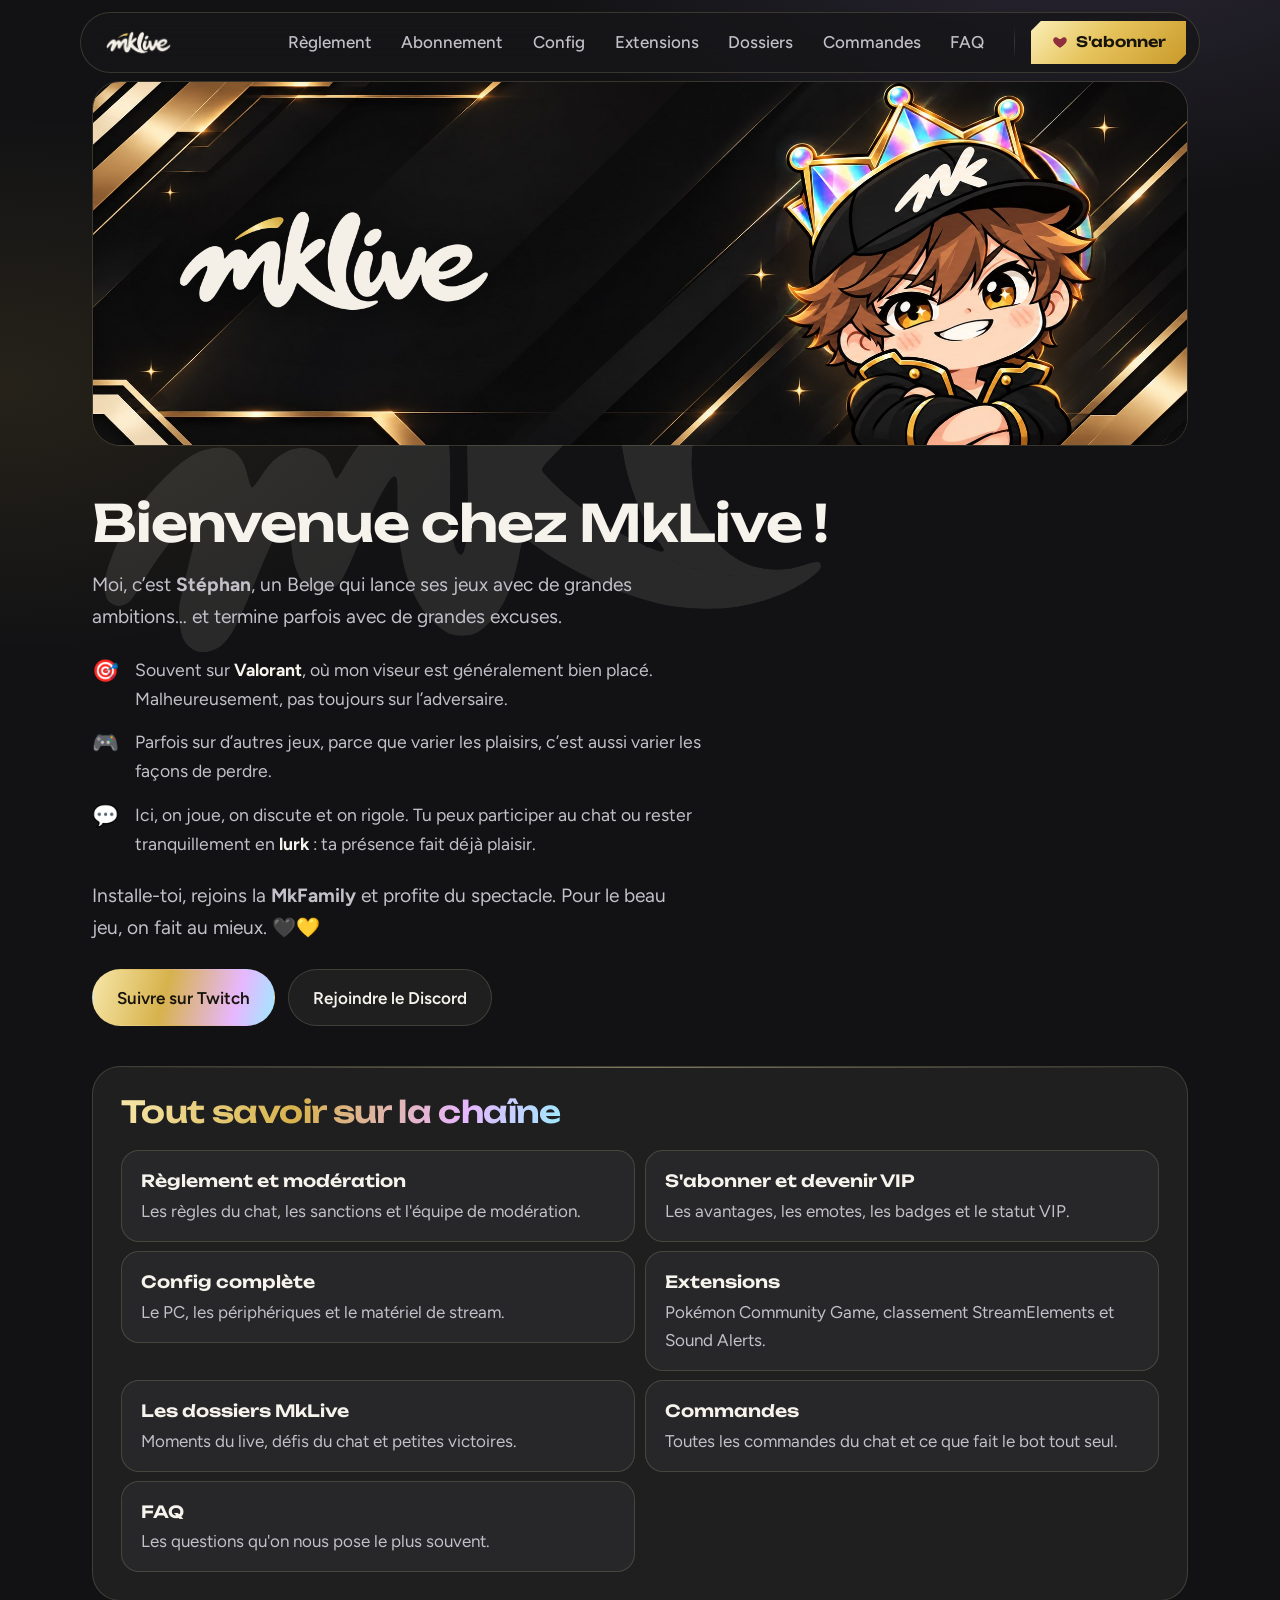
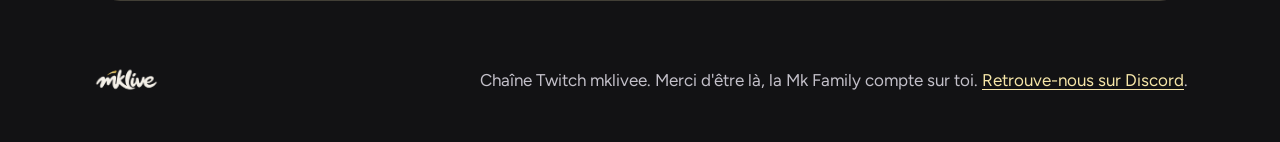
==== commit e6bc1422: "En-tête : bouton S'abonner plus visible et distinct du menu (forme biseautée, icône, séparateur) ; e" ====
--- a/index.html
+++ b/index.html
@@ -24,7 +24,7 @@
       <nav aria-label="Pages du site">
         <ul class="menu">
           <li><a href="regles/">Règlement</a></li>
-          <li><a href="abonner/">S'abonner</a></li>
+          <li><a href="abonner/">Abonnement</a></li>
           <li><a href="setup/">Config</a></li>
           <li><a href="extensions/">Extensions</a></li>
           <li><a href="dossiers/">Dossiers</a></li>
@@ -32,7 +32,8 @@
           <li><a href="faq/">FAQ</a></li>
         </ul>
       </nav>
-      <a class="entete__cta" href="https://www.twitch.tv/subs/mklivee">S'abonner</a>
+      <span class="entete__sep" aria-hidden="true"></span>
+      <a class="entete__cta" href="https://www.twitch.tv/subs/mklivee" aria-label="S'abonner sur Twitch"><svg class="entete__coeur" viewBox="0 0 24 24" width="16" height="16" aria-hidden="true" focusable="false"><path fill="currentColor" d="M12 21s-7.5-4.7-9.6-9.2C.9 8.5 2.6 5 6 5c2 0 3.4 1.1 4.2 2.4h3.6C14.6 6.1 16 5 18 5c3.4 0 5.1 3.5 3.6 6.8C19.5 16.3 12 21 12 21z"/></svg><span>S'abonner</span></a>
     </div>
   </header>
 
--- a/assets/css/style.css
+++ b/assets/css/style.css
@@ -119,11 +119,26 @@
 .bouton--grand { padding: 1rem 2.1rem; font-size: 1.15rem; }
 
 /* Bouton « S'abonner » toujours visible dans l'en-tête */
+.entete__sep { flex: none; width: 1px; align-self: stretch; margin: 0.3rem 0; background: linear-gradient(180deg, transparent, var(--bord), transparent); }
 .entete__cta {
-  flex: none; padding: 0.45rem 1.1rem; border-radius: 999px; background: var(--or-irise); color: #17140b;
-  font-weight: 700; text-decoration: none; white-space: nowrap; transition: filter 0.2s;
-}
-.entete__cta:hover { filter: brightness(1.12); color: #17140b; }
+  --coupe: 10px; position: relative; overflow: hidden; flex: none; display: inline-flex; align-items: center; gap: 0.5rem;
+  padding: 0.6rem 1.3rem; color: #17140b; font-family: var(--titre); font-weight: 600; font-size: 0.9rem; letter-spacing: -0.01em;
+  text-decoration: none; white-space: nowrap;
+  background: linear-gradient(135deg, #fbefb8 0%, #e6c35c 45%, #c99a2a 100%);
+  clip-path: polygon(var(--coupe) 0, 100% 0, 100% calc(100% - var(--coupe)), calc(100% - var(--coupe)) 100%, 0 100%, 0 var(--coupe));
+}
+.entete__cta::after {
+  content: ""; position: absolute; inset: -30% auto -30% -60%; width: 45%; transform: skewX(-20deg); pointer-events: none;
+  background: linear-gradient(100deg, transparent, rgba(255, 255, 255, 0.6), transparent); transition: left 0.6s ease;
+}
+.entete__cta:hover, .entete__cta:focus-visible { color: #17140b; }
+.entete__cta:hover::after, .entete__cta:focus-visible::after { left: 130%; }
+.entete__coeur { flex: none; color: #8f2f3b; }
+@media (max-width: 40rem) {
+  .entete__cta { padding: 0.5rem 0.95rem; font-size: 0.85rem; }
+  .entete__cta .entete__coeur { display: none; }
+}
+@media (prefers-reduced-motion: reduce) { .entete__cta::after { transition: none; } }
 
 /* Grille de blocs de largeurs variées */
 .grille { display: grid; grid-template-columns: 1fr; gap: 1.25rem; margin: 1.5rem 0; }
